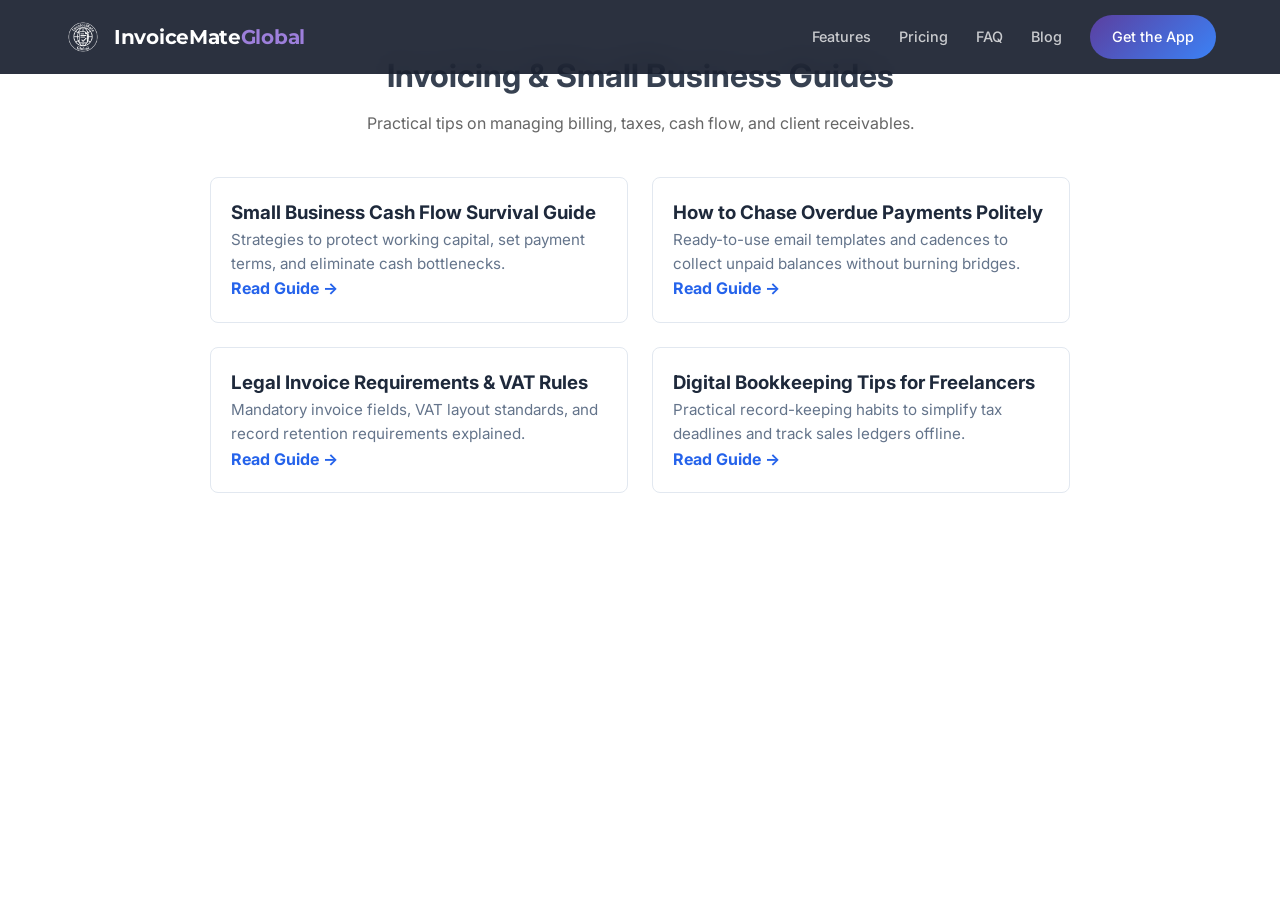
==== blog/index.html @ dce5bf71 "Create index.html for InvoiceMate Global Blog This HTML file serves as the main structure for the In" ====
<!DOCTYPE html>
<html lang="en">
<head>
  <meta charset="UTF-8">
  <meta name="viewport" content="width=device-width, initial-scale=1.0">
  <title>Invoicing, Billing & Cash Flow Guides | InvoiceMate Global Blog</title>
  <meta name="description" content="Practical guides on small business cash flow, chasing overdue invoices, VAT compliance, and digital bookkeeping.">
  <link rel="canonical" href="https://invoicemateglobal.com/blog/">
  <link rel="icon" type="image/png" href="../logo.png">
  <link rel="stylesheet" href="../style.css">
</head>
<body>

  <nav class="navbar">
    <div class="container">
      <a href="../index.html" class="navbar-brand">
        <img src="../logo.png" alt="InvoiceMate Global logo" class="navbar-logo">
        <div class="navbar-name">InvoiceMate<span>Global</span></div>
      </a>
      <div class="nav-links">
        <a href="../index.html#features">Features</a>
        <a href="../index.html#pricing">Pricing</a>
        <a href="../index.html#faq">FAQ</a>
        <a href="index.html">Blog</a>
        <a href="https://play.google.com/store/apps/details?id=com.invoicemateglobal" class="nav-cta" target="_blank" rel="noopener noreferrer">Get the App</a>
      </div>
    </div>
  </nav>

  <main class="container" style="max-width: 900px; margin: 50px auto; padding: 0 20px;">
    <h1 style="text-align: center; margin-bottom: 10px;">Invoicing &amp; Small Business Guides</h1>
    <p style="text-align: center; color: #666; margin-bottom: 40px;">Practical tips on managing billing, taxes, cash flow, and client receivables.</p>

    <div class="blog-grid" style="display: grid; grid-template-columns: repeat(auto-fit, minmax(280px, 1fr)); gap: 24px;">
      
      <!-- Card 1 -->
      <div style="border: 1px solid #e2e8f0; border-radius: 8px; padding: 20px; background: #fff;">
        <h3><a href="small-business-cash-flow-guide.html" style="color: #1e293b; text-decoration: none;">Small Business Cash Flow Survival Guide</a></h3>
        <p style="color: #64748b; font-size: 0.95rem;">Strategies to protect working capital, set payment terms, and eliminate cash bottlenecks.</p>
        <a href="small-business-cash-flow-guide.html" style="color: #2563eb; font-weight: bold; text-decoration: none;">Read Guide &rarr;</a>
      </div>

      <!-- Card 2 -->
      <div style="border: 1px solid #e2e8f0; border-radius: 8px; padding: 20px; background: #fff;">
        <h3><a href="how-to-chase-overdue-payments.html" style="color: #1e293b; text-decoration: none;">How to Chase Overdue Payments Politely</a></h3>
        <p style="color: #64748b; font-size: 0.95rem;">Ready-to-use email templates and cadences to collect unpaid balances without burning bridges.</p>
        <a href="how-to-chase-overdue-payments.html" style="color: #2563eb; font-weight: bold; text-decoration: none;">Read Guide &rarr;</a>
      </div>

      <!-- Card 3 -->
      <div style="border: 1px solid #e2e8f0; border-radius: 8px; padding: 20px; background: #fff;">
        <h3><a href="legal-invoice-requirements-and-vat-guide.html" style="color: #1e293b; text-decoration: none;">Legal Invoice Requirements &amp; VAT Rules</a></h3>
        <p style="color: #64748b; font-size: 0.95rem;">Mandatory invoice fields, VAT layout standards, and record retention requirements explained.</p>
        <a href="legal-invoice-requirements-and-vat-guide.html" style="color: #2563eb; font-weight: bold; text-decoration: none;">Read Guide &rarr;</a>
      </div>

      <!-- Card 4 -->
      <div style="border: 1px solid #e2e8f0; border-radius: 8px; padding: 20px; background: #fff;">
        <h3><a href="digital-bookkeeping-tips-for-freelancers.html" style="color: #1e293b; text-decoration: none;">Digital Bookkeeping Tips for Freelancers</a></h3>
        <p style="color: #64748b; font-size: 0.95rem;">Practical record-keeping habits to simplify tax deadlines and track sales ledgers offline.</p>
        <a href="digital-bookkeeping-tips-for-freelancers.html" style="color: #2563eb; font-weight: bold; text-decoration: none;">Read Guide &rarr;</a>
      </div>

    </div>
  </main>

</body>
</html>
---- style.css ----
/* ============================================
   InvoiceMate Global — Design System
   ============================================ */

/* Google Fonts */
@import url('https://fonts.googleapis.com/css2?family=Inter:wght@300;400;500;600;700;800;900&family=Montserrat:wght@400;500;600;700;800;900&display=swap');

/* ---- CSS Custom Properties ---- */
:root {
  /* Primary Palette */
  --navy-900: #060e1e;
  --navy-800: #0a1628;
  --navy-700: #0f1f38;
  --navy-600: #162a4a;
  --navy-500: #1e3a5f;
  --navy-400: #2a4a72;

  /* Purple Accents */
  --purple-900: #1a0a2e;
  --purple-700: #2d1652;
  --purple-500: #5b3fa0;
  --purple-400: #7c5cbf;
  --purple-300: #9d7fdb;
  --purple-200: #c4b1f0;

  /* Neutrals */
  --white: #ffffff;
  --gray-50: #f8f9fc;
  --gray-100: #f0f2f7;
  --gray-200: #e2e5ee;
  --gray-300: #c8cdd9;
  --gray-400: #9aa1b4;
  --gray-500: #6b7280;
  --gray-600: #4b5563;
  --gray-700: #374151;

  /* Accent Colors */
  --accent-blue: #3b82f6;
  --accent-cyan: #22d3ee;
  --accent-green: #10b981;
  --accent-amber: #f59e0b;

  /* Gradients */
  --gradient-hero: linear-gradient(135deg, var(--navy-900) 0%, var(--navy-800) 30%, var(--purple-900) 70%, var(--navy-900) 100%);
  --gradient-card: linear-gradient(135deg, rgba(255,255,255,0.05) 0%, rgba(255,255,255,0.02) 100%);
  --gradient-cta: linear-gradient(135deg, var(--purple-500) 0%, var(--accent-blue) 100%);
  --gradient-cta-hover: linear-gradient(135deg, var(--purple-400) 0%, #5b9cf6 100%);
  --gradient-glow: radial-gradient(600px circle at var(--mouse-x, 50%) var(--mouse-y, 50%), rgba(91, 63, 160, 0.15), transparent 40%);

  /* Typography */
  --font-heading: 'Montserrat', sans-serif;
  --font-body: 'Inter', sans-serif;

  /* Spacing */
  --section-padding: 100px 0;
  --container-max: 1200px;

  /* Shadows */
  --shadow-sm: 0 1px 3px rgba(0,0,0,0.08);
  --shadow-md: 0 4px 20px rgba(0,0,0,0.08);
  --shadow-lg: 0 10px 40px rgba(0,0,0,0.12);
  --shadow-xl: 0 20px 60px rgba(0,0,0,0.15);
  --shadow-glow: 0 0 40px rgba(91, 63, 160, 0.3);

  /* Borders */
  --radius-sm: 8px;
  --radius-md: 12px;
  --radius-lg: 16px;
  --radius-xl: 24px;
  --radius-full: 9999px;

  /* Transitions */
  --ease-out: cubic-bezier(0.16, 1, 0.3, 1);
  --transition-fast: 0.2s var(--ease-out);
  --transition-base: 0.3s var(--ease-out);
  --transition-slow: 0.5s var(--ease-out);
}

/* ---- Reset & Base ---- */
*,
*::before,
*::after {
  margin: 0;
  padding: 0;
  box-sizing: border-box;
}

html {
  scroll-behavior: smooth;
  font-size: 16px;
  -webkit-font-smoothing: antialiased;
  -moz-osx-font-smoothing: grayscale;
}

body {
  font-family: var(--font-body);
  color: var(--gray-700);
  background-color: var(--white);
  line-height: 1.6;
  overflow-x: hidden;
}

a {
  text-decoration: none;
  color: inherit;
  transition: color var(--transition-fast);
}

img {
  max-width: 100%;
  display: block;
}

ul, ol {
  list-style: none;
}

/* ---- Layout ---- */
.container {
  max-width: var(--container-max);
  margin: 0 auto;
  padding: 0 24px;
}

.section-padding {
  padding: var(--section-padding);
}

/* Ensure sections have scroll margin so navbar doesn't cover headings */
section[id] {
  scroll-margin-top: 90px;
}

/* ---- Typography ---- */
.section-label {
  font-family: var(--font-heading);
  font-size: 0.8rem;
  font-weight: 700;
  letter-spacing: 3px;
  text-transform: uppercase;
  color: var(--purple-500);
  margin-bottom: 16px;
  display: inline-block;
}

.section-title {
  font-family: var(--font-heading);
  font-size: clamp(2rem, 4vw, 2.75rem);
  font-weight: 800;
  color: var(--navy-800);
  line-height: 1.2;
  margin-bottom: 20px;
}

.section-subtitle {
  font-size: 1.1rem;
  color: var(--gray-500);
  max-width: 600px;
  line-height: 1.7;
}

.text-center {
  text-align: center;
}

.mx-auto {
  margin-left: auto;
  margin-right: auto;
}

/* ============================================
   NAVIGATION
   ============================================ */
.navbar {
  position: fixed;
  top: 0;
  left: 0;
  right: 0;
  z-index: 1000;
  padding: 14px 0;
  display: flex;
  align-items: center;
  transition: all var(--transition-base);
  background: rgba(6, 14, 30, 0.85);
  backdrop-filter: blur(16px);
  -webkit-backdrop-filter: blur(16px);
}

.navbar.scrolled {
  background: rgba(6, 14, 30, 0.96);
  backdrop-filter: blur(20px);
  -webkit-backdrop-filter: blur(20px);
  padding: 10px 0;
  box-shadow: 0 4px 30px rgba(0, 0, 0, 0.3);
}

.navbar .container {
  display: flex;
  align-items: center;
  justify-content: space-between;
  width: 100%;
}

.navbar-brand {
  display: inline-flex;
  align-items: center;
  gap: 12px;
  text-decoration: none;
  padding: 4px 0;
}

.navbar-logo {
  height: 38px;
  width: auto;
  display: block;
  border-radius: var(--radius-sm);
  object-fit: contain;
}

.navbar-name {
  font-family: var(--font-heading);
  font-weight: 700;
  font-size: 1.25rem;
  color: var(--white);
  letter-spacing: -0.3px;
  display: flex;
  align-items: center;
  line-height: 1;
}

.navbar-name span {
  color: var(--purple-300);
}

.nav-links {
  display: flex;
  align-items: center;
  gap: 28px;
}

.nav-links a {
  font-size: 0.9rem;
  font-weight: 500;
  color: rgba(255, 255, 255, 0.75);
  transition: color var(--transition-fast);
  position: relative;
  display: inline-flex;
  align-items: center;
}

.nav-links a:not(.nav-cta)::after {
  content: '';
  position: absolute;
  bottom: -4px;
  left: 0;
  width: 0;
  height: 2px;
  background: var(--gradient-cta);
  border-radius: 2px;
  transition: width var(--transition-base);
}

.nav-links a:hover {
  color: var(--white);
}

.nav-links a:not(.nav-cta):hover::after {
  width: 100%;
}

.nav-cta {
  padding: 10px 22px;
  background: var(--gradient-cta);
  border-radius: var(--radius-full);
  font-size: 0.85rem;
  font-weight: 600;
  color: var(--white) !important;
  transition: transform var(--transition-fast), box-shadow var(--transition-fast) !important;
  opacity: 1 !important;
}

.nav-cta::after {
  display: none !important;
}

.nav-cta:hover {
  transform: translateY(-2px);
  box-shadow: var(--shadow-glow);
}

/* Mobile Nav Toggle */
.nav-toggle {
  display: none;
  flex-direction: column;
  gap: 5px;
  cursor: pointer;
  background: none;
  border: none;
  padding: 4px;
}

.nav-toggle span {
  width: 24px;
  height: 2px;
  background: var(--white);
  border-radius: 2px;
  transition: all var(--transition-base);
}

/* ============================================
   HERO SECTION
   ============================================ */
.hero {
  position: relative;
  min-height: 100vh;
  display: flex;
  align-items: center;
  background: var(--gradient-hero);
  overflow: hidden;
}

/* Animated Mesh Background */
.hero-bg-mesh {
  position: absolute;
  inset: 0;
  overflow: hidden;
}

.hero-bg-mesh .orb {
  position: absolute;
  border-radius: 50%;
  filter: blur(80px);
  opacity: 0.4;
  animation: orbFloat 20s ease-in-out infinite;
}

.hero-bg-mesh .orb-1 {
  width: 500px;
  height: 500px;
  background: var(--purple-700);
  top: -10%;
  right: -5%;
  animation-delay: 0s;
}

.hero-bg-mesh .orb-2 {
  width: 400px;
  height: 400px;
  background: var(--navy-600);
  bottom: -15%;
  left: -5%;
  animation-delay: -7s;
}

.hero-bg-mesh .orb-3 {
  width: 300px;
  height: 300px;
  background: var(--purple-500);
  top: 50%;
  left: 40%;
  opacity: 0.15;
  animation-delay: -14s;
}

@keyframes orbFloat {
  0%, 100% { transform: translate(0, 0) scale(1); }
  25% { transform: translate(30px, -40px) scale(1.05); }
  50% { transform: translate(-20px, 20px) scale(0.95); }
  75% { transform: translate(40px, 30px) scale(1.02); }
}

/* Grid Pattern */
.hero-grid {
  position: absolute;
  inset: 0;
  background-image:
    linear-gradient(rgba(255,255,255,0.03) 1px, transparent 1px),
    linear-gradient(90deg, rgba(255,255,255,0.03) 1px, transparent 1px);
  background-size: 60px 60px;
  mask-image: radial-gradient(ellipse 80% 60% at 50% 40%, black 20%, transparent 70%);
  -webkit-mask-image: radial-gradient(ellipse 80% 60% at 50% 40%, black 20%, transparent 70%);
}

.hero .container {
  position: relative;
  z-index: 2;
  display: grid;
  grid-template-columns: 1fr 1fr;
  gap: 60px;
  align-items: center;
  padding-top: 120px;
  padding-bottom: 60px;
}

.hero-content {
  max-width: 580px;
}

.hero-badge {
  display: inline-flex;
  align-items: center;
  gap: 10px;
  padding: 10px 20px;
  background: rgba(255, 255, 255, 0.08);
  backdrop-filter: blur(12px);
  -webkit-backdrop-filter: blur(12px);
  border: 1px solid rgba(168, 85, 247, 0.35);
  border-radius: var(--radius-full);
  font-size: 0.875rem;
  font-weight: 600;
  letter-spacing: 0.02em;
  color: #f1f5f9;
  margin-bottom: 28px;
  animation: fadeInUp 0.8s var(--ease-out) both;
}

.hero-badge .dot {
  width: 8px;
  height: 8px;
  background: #22C55E;
  border-radius: 50%;
  box-shadow: 0 0 6px rgba(34, 197, 94, 0.6), 0 0 12px rgba(34, 197, 94, 0.3);
  animation: dotGlow 2s ease-in-out infinite;
}

@keyframes dotGlow {
  0%, 100% {
    opacity: 1;
    box-shadow: 0 0 6px rgba(34, 197, 94, 0.6), 0 0 12px rgba(34, 197, 94, 0.3);
  }
  50% {
    opacity: 0.7;
    box-shadow: 0 0 10px rgba(34, 197, 94, 0.8), 0 0 20px rgba(34, 197, 94, 0.5);
  }
}

.hero-title {
  font-family: var(--font-heading);
  font-size: clamp(2.4rem, 5vw, 3.5rem);
  font-weight: 900;
  color: var(--white);
  line-height: 1.1;
  margin-bottom: 24px;
  letter-spacing: -1px;
  animation: fadeInUp 0.8s var(--ease-out) 0.1s both;
}

.hero-title .highlight {
  background: var(--gradient-cta);
  -webkit-background-clip: text;
  -webkit-text-fill-color: transparent;
  background-clip: text;
}

.hero-description {
  font-size: 1.15rem;
  color: rgba(255, 255, 255, 0.6);
  line-height: 1.7;
  margin-bottom: 40px;
  max-width: 480px;
  animation: fadeInUp 0.8s var(--ease-out) 0.2s both;
}

.hero-actions {
  display: flex;
  align-items: center;
  gap: 14px;
  flex-wrap: wrap;
  animation: fadeInUp 0.8s var(--ease-out) 0.3s both;
}

.btn-primary {
  display: inline-flex;
  align-items: center;
  gap: 10px;
  padding: 14px 28px;
  background: var(--gradient-cta);
  color: var(--white);
  font-family: var(--font-heading);
  font-size: 0.95rem;
  font-weight: 700;
  border-radius: var(--radius-full);
  border: none;
  cursor: pointer;
  transition: transform var(--transition-fast), box-shadow var(--transition-fast);
  position: relative;
  overflow: hidden;
}

.btn-primary::before {
  content: '';
  position: absolute;
  inset: 0;
  background: var(--gradient-cta-hover);
  opacity: 0;
  transition: opacity var(--transition-fast);
}

.btn-primary:hover {
  transform: translateY(-3px);
  box-shadow: 0 10px 40px rgba(91, 63, 160, 0.4);
}

.btn-primary:hover::before {
  opacity: 1;
}

.btn-primary span,
.btn-primary svg {
  position: relative;
  z-index: 1;
}

.btn-secondary {
  display: inline-flex;
  align-items: center;
  gap: 8px;
  padding: 14px 24px;
  background: rgba(255, 255, 255, 0.06);
  border: 1px solid rgba(255, 255, 255, 0.15);
  color: var(--white);
  font-family: var(--font-heading);
  font-size: 0.95rem;
  font-weight: 600;
  border-radius: var(--radius-full);
  cursor: pointer;
  transition: all var(--transition-fast);
}

.btn-secondary:hover {
  background: rgba(255, 255, 255, 0.12);
  border-color: rgba(255, 255, 255, 0.3);
  transform: translateY(-2px);
}

.hero-stats {
  display: flex;
  gap: 40px;
  margin-top: 48px;
  padding-top: 32px;
  border-top: 1px solid rgba(255, 255, 255, 0.08);
  animation: fadeInUp 0.8s var(--ease-out) 0.4s both;
}

.hero-stat {
  text-align: left;
}

.hero-stat .number {
  font-family: var(--font-heading);
  font-size: 1.8rem;
  font-weight: 800;
  color: var(--white);
  line-height: 1;
  margin-bottom: 4px;
}

.hero-stat .label {
  font-size: 0.8rem;
  color: rgba(255, 255, 255, 0.4);
  font-weight: 500;
}

/* Hero Visual */
.hero-visual {
  position: relative;
  display: flex;
  justify-content: center;
  align-items: center;
  animation: fadeInUp 1s var(--ease-out) 0.4s both;
}

.hero-mockup {
  position: relative;
  width: 100%;
  max-width: 480px;
}

.mockup-card {
  background: rgba(255, 255, 255, 0.06);
  backdrop-filter: blur(20px);
  -webkit-backdrop-filter: blur(20px);
  border: 1px solid rgba(255, 255, 255, 0.1);
  border-radius: var(--radius-lg);
  padding: 28px;
  box-shadow: 0 20px 60px rgba(0, 0, 0, 0.3);
}

.mockup-header {
  display: flex;
  align-items: center;
  justify-content: space-between;
  margin-bottom: 24px;
}

.mockup-dots {
  display: flex;
  gap: 6px;
}

.mockup-dots span {
  width: 10px;
  height: 10px;
  border-radius: 50%;
}

.mockup-dots span:nth-child(1) { background: #ff5f57; }
.mockup-dots span:nth-child(2) { background: #ffbd2e; }
.mockup-dots span:nth-child(3) { background: #27ca40; }

.mockup-title-bar {
  font-size: 0.75rem;
  font-weight: 600;
  color: rgba(255,255,255,0.5);
  letter-spacing: 0.5px;
}

.mockup-invoice {
  background: rgba(255, 255, 255, 0.04);
  border: 1px solid rgba(255, 255, 255, 0.06);
  border-radius: var(--radius-md);
  padding: 20px;
  margin-bottom: 16px;
}

.invoice-row {
  display: flex;
  justify-content: space-between;
  align-items: center;
  padding: 10px 0;
}

.invoice-row:not(:last-child) {
  border-bottom: 1px solid rgba(255, 255, 255, 0.06);
}

.invoice-label {
  font-size: 0.8rem;
  color: rgba(255, 255, 255, 0.4);
  font-weight: 500;
}

.invoice-value {
  font-family: var(--font-heading);
  font-size: 0.85rem;
  font-weight: 700;
  color: var(--white);
}

.invoice-value.status-paid {
  color: var(--accent-green);
  font-size: 0.75rem;
  padding: 4px 12px;
  background: rgba(16, 185, 129, 0.15);
  border-radius: var(--radius-full);
}

.invoice-total {
  display: flex;
  justify-content: space-between;
  align-items: center;
  padding: 16px 20px;
  background: linear-gradient(135deg, rgba(91, 63, 160, 0.2), rgba(59, 130, 246, 0.15));
  border: 1px solid rgba(91, 63, 160, 0.2);
  border-radius: var(--radius-md);
}

.invoice-total .total-label {
  font-size: 0.85rem;
  font-weight: 600;
  color: rgba(255, 255, 255, 0.6);
}

.invoice-total .total-value {
  font-family: var(--font-heading);
  font-size: 1.4rem;
  font-weight: 800;
  color: var(--white);
}

/* Floating Elements */
.floating-badge {
  position: absolute;
  background: rgba(255, 255, 255, 0.1);
  backdrop-filter: blur(16px);
  -webkit-backdrop-filter: blur(16px);
  border: 1px solid rgba(255, 255, 255, 0.15);
  border-radius: var(--radius-md);
  padding: 12px 18px;
  display: flex;
  align-items: center;
  gap: 10px;
  animation: float 6s ease-in-out infinite;
}

.floating-badge.badge-1 {
  top: 10%;
  right: -10%;
  animation-delay: -1s;
}

.floating-badge.badge-2 {
  bottom: 15%;
  left: -8%;
  animation-delay: -3s;
}

.floating-badge .badge-icon {
  width: 36px;
  height: 36px;
  border-radius: var(--radius-sm);
  display: flex;
  align-items: center;
  justify-content: center;
  font-size: 1rem;
}

.floating-badge .badge-icon.green { background: rgba(16, 185, 129, 0.2); }
.floating-badge .badge-icon.blue { background: rgba(59, 130, 246, 0.2); }

.floating-badge .badge-text {
  font-size: 0.75rem;
  font-weight: 600;
  color: var(--white);
  line-height: 1.3;
}

.floating-badge .badge-subtext {
  font-size: 0.65rem;
  color: rgba(255, 255, 255, 0.4);
  font-weight: 400;
}

@keyframes float {
  0%, 100% { transform: translateY(0); }
  50% { transform: translateY(-12px); }
}

@keyframes fadeInUp {
  from {
    opacity: 0;
    transform: translateY(30px);
  }
  to {
    opacity: 1;
    transform: translateY(0);
  }
}

/* ============================================
   FEATURES SECTION
   ============================================ */
.features {
  background: var(--gray-50);
  position: relative;
  overflow: hidden;
}

.features::before {
  content: '';
  position: absolute;
  top: 0;
  left: 50%;
  transform: translateX(-50%);
  width: 600px;
  height: 600px;
  background: radial-gradient(circle, rgba(91, 63, 160, 0.06), transparent 60%);
  pointer-events: none;
}

.features-header {
  text-align: center;
  margin-bottom: 64px;
}

.features-grid {
  display: grid;
  grid-template-columns: repeat(3, 1fr);
  gap: 28px;
}

.feature-card {
  background: var(--white);
  border: 1px solid var(--gray-200);
  border-radius: var(--radius-lg);
  padding: 36px;
  transition: all var(--transition-base);
  position: relative;
  overflow: hidden;
}

.feature-card::before {
  content: '';
  position: absolute;
  top: 0;
  left: 0;
  right: 0;
  height: 3px;
  background: var(--gradient-cta);
  transform: scaleX(0);
  transform-origin: left;
  transition: transform var(--transition-base);
}

.feature-card:hover {
  transform: translateY(-6px);
  box-shadow: var(--shadow-lg);
  border-color: transparent;
}

.feature-card:hover::before {
  transform: scaleX(1);
}

.feature-icon {
  width: 56px;
  height: 56px;
  border-radius: var(--radius-md);
  display: flex;
  align-items: center;
  justify-content: center;
  margin-bottom: 20px;
  position: relative;
}

.feature-icon svg {
  width: 28px;
  height: 28px;
  position: relative;
  z-index: 1;
}

.feature-icon.purple {
  background: rgba(91, 63, 160, 0.1);
  color: var(--purple-500);
}

.feature-icon.blue {
  background: rgba(59, 130, 246, 0.1);
  color: var(--accent-blue);
}

.feature-icon.green {
  background: rgba(16, 185, 129, 0.1);
  color: var(--accent-green);
}

.feature-icon.cyan {
  background: rgba(34, 211, 238, 0.1);
  color: var(--accent-cyan);
}

.feature-icon.amber {
  background: rgba(245, 158, 11, 0.1);
  color: var(--accent-amber);
}

.feature-icon.navy {
  background: rgba(30, 58, 95, 0.1);
  color: var(--navy-500);
}

.feature-card h3 {
  font-family: var(--font-heading);
  font-size: 1.15rem;
  font-weight: 700;
  color: var(--navy-800);
  margin-bottom: 10px;
}

.feature-card p {
  font-size: 0.9rem;
  color: var(--gray-500);
  line-height: 1.6;
}

/* ============================================
   PRICING SECTION
   ============================================ */
.pricing {
  background: var(--white);
  position: relative;
}

.pricing-header {
  text-align: center;
  margin-bottom: 64px;
}

.pricing-grid {
  display: grid;
  grid-template-columns: repeat(2, 1fr);
  gap: 32px;
  max-width: 860px;
  margin: 0 auto;
}

.pricing-card {
  background: var(--white);
  border: 2px solid var(--gray-200);
  border-radius: var(--radius-xl);
  padding: 44px;
  position: relative;
  transition: all var(--transition-base);
}

.pricing-card:hover {
  transform: translateY(-4px);
  box-shadow: var(--shadow-lg);
}

.pricing-card.featured {
  border-color: var(--purple-500);
  background: linear-gradient(180deg, var(--white) 0%, rgba(91, 63, 160, 0.03) 100%);
  box-shadow: var(--shadow-lg), 0 0 0 1px rgba(91, 63, 160, 0.1);
}

.pricing-popular {
  position: absolute;
  top: -14px;
  left: 50%;
  transform: translateX(-50%);
  padding: 6px 20px;
  background: var(--gradient-cta);
  color: var(--white);
  font-family: var(--font-heading);
  font-size: 0.7rem;
  font-weight: 700;
  letter-spacing: 1px;
  text-transform: uppercase;
  border-radius: var(--radius-full);
}

.pricing-name {
  font-family: var(--font-heading);
  font-size: 1.1rem;
  font-weight: 700;
  color: var(--navy-800);
  margin-bottom: 8px;
}

.pricing-description {
  font-size: 0.85rem;
  color: var(--gray-500);
  margin-bottom: 24px;
  line-height: 1.5;
}

.pricing-amount {
  display: flex;
  align-items: flex-end;
  gap: 4px;
  margin-bottom: 32px;
}

.pricing-currency {
  font-family: var(--font-heading);
  font-size: 1.4rem;
  font-weight: 700;
  color: var(--navy-800);
  line-height: 1;
  margin-bottom: 6px;
}

.pricing-value {
  font-family: var(--font-heading);
  font-size: 3.2rem;
  font-weight: 900;
  color: var(--navy-800);
  line-height: 1;
}

.pricing-period {
  font-size: 0.85rem;
  color: var(--gray-400);
  margin-bottom: 8px;
  font-weight: 500;
}

.pricing-features {
  margin-bottom: 36px;
}

.pricing-features li {
  display: flex;
  align-items: center;
  gap: 12px;
  padding: 10px 0;
  font-size: 0.9rem;
  color: var(--gray-600);
}

.pricing-features li svg {
  width: 18px;
  height: 18px;
  flex-shrink: 0;
}

.pricing-features li .check {
  color: var(--accent-green);
}

.pricing-features li .x-mark {
  color: var(--gray-300);
}

.pricing-features li.disabled {
  color: var(--gray-400);
}

.btn-pricing {
  display: block;
  width: 100%;
  padding: 16px;
  text-align: center;
  font-family: var(--font-heading);
  font-size: 0.9rem;
  font-weight: 700;
  border-radius: var(--radius-md);
  border: none;
  cursor: pointer;
  transition: all var(--transition-fast);
}

.btn-pricing.outline {
  background: transparent;
  color: var(--navy-800);
  border: 2px solid var(--gray-200);
}

.btn-pricing.outline:hover {
  border-color: var(--navy-800);
  background: var(--navy-800);
  color: var(--white);
}

.btn-pricing.filled {
  background: var(--gradient-cta);
  color: var(--white);
  border: 2px solid transparent;
}

.btn-pricing.filled:hover {
  transform: translateY(-2px);
  box-shadow: var(--shadow-glow);
}

/* ============================================
   ABOUT & CONTACT SECTION
   ============================================ */
.about-contact {
  background: var(--gray-50);
  position: relative;
}

.about-contact-grid {
  display: grid;
  grid-template-columns: 1fr 1fr;
  gap: 60px;
  align-items: start;
}

.about-content .section-title {
  margin-bottom: 20px;
}

.about-text {
  font-size: 0.95rem;
  color: var(--gray-500);
  line-height: 1.8;
  margin-bottom: 24px;
}

.about-highlights {
  display: flex;
  flex-direction: column;
  gap: 16px;
  margin-top: 32px;
}

.about-highlight {
  display: flex;
  align-items: center;
  gap: 14px;
  padding: 16px;
  background: var(--white);
  border: 1px solid var(--gray-200);
  border-radius: var(--radius-md);
  transition: all var(--transition-fast);
}

.about-highlight:hover {
  box-shadow: var(--shadow-md);
  transform: translateX(4px);
}

.about-highlight-icon {
  width: 42px;
  height: 42px;
  border-radius: var(--radius-sm);
  display: flex;
  align-items: center;
  justify-content: center;
  flex-shrink: 0;
  font-size: 1.1rem;
}

.about-highlight-icon.purple { background: rgba(91, 63, 160, 0.1); }
.about-highlight-icon.blue { background: rgba(59, 130, 246, 0.1); }
.about-highlight-icon.green { background: rgba(16, 185, 129, 0.1); }

.about-highlight h4 {
  font-family: var(--font-heading);
  font-size: 0.9rem;
  font-weight: 700;
  color: var(--navy-800);
  margin-bottom: 2px;
}

.about-highlight p {
  font-size: 0.8rem;
  color: var(--gray-500);
}

/* Contact Form */
.contact-form-wrapper {
  background: var(--white);
  border: 1px solid var(--gray-200);
  border-radius: var(--radius-xl);
  padding: 40px;
  box-shadow: var(--shadow-md);
}

.contact-form-wrapper h3 {
  font-family: var(--font-heading);
  font-size: 1.3rem;
  font-weight: 700;
  color: var(--navy-800);
  margin-bottom: 8px;
}

.contact-form-wrapper > p {
  font-size: 0.85rem;
  color: var(--gray-500);
  margin-bottom: 28px;
}

.form-group {
  margin-bottom: 20px;
}

.form-group label {
  display: block;
  font-size: 0.8rem;
  font-weight: 600;
  color: var(--navy-800);
  margin-bottom: 8px;
  letter-spacing: 0.3px;
}

.form-group input,
.form-group textarea,
.form-group select {
  width: 100%;
  padding: 14px 16px;
  font-family: var(--font-body);
  font-size: 0.9rem;
  color: var(--navy-800);
  background: var(--gray-50);
  border: 1.5px solid var(--gray-200);
  border-radius: var(--radius-md);
  transition: all var(--transition-fast);
  outline: none;
}

.form-group input:focus,
.form-group textarea:focus,
.form-group select:focus {
  border-color: var(--purple-500);
  background: var(--white);
  box-shadow: 0 0 0 4px rgba(91, 63, 160, 0.1);
}

.form-group input::placeholder,
.form-group textarea::placeholder {
  color: var(--gray-400);
}

.form-group textarea {
  resize: vertical;
  min-height: 120px;
}

.form-row {
  display: grid;
  grid-template-columns: 1fr 1fr;
  gap: 16px;
}

.btn-submit {
  display: inline-flex;
  align-items: center;
  justify-content: center;
  gap: 8px;
  width: 100%;
  padding: 16px;
  background: var(--gradient-cta);
  color: var(--white);
  font-family: var(--font-heading);
  font-size: 0.9rem;
  font-weight: 700;
  border-radius: var(--radius-md);
  border: none;
  cursor: pointer;
  transition: all var(--transition-fast);
}

.btn-submit:hover {
  transform: translateY(-2px);
  box-shadow: var(--shadow-glow);
}

.form-success {
  display: none;
  text-align: center;
  padding: 32px 16px;
}

.form-success.show {
  display: block;
  animation: fadeInUp 0.5s var(--ease-out);
}

.form-success .success-icon {
  width: 64px;
  height: 64px;
  margin: 0 auto 16px;
  background: rgba(16, 185, 129, 0.1);
  border-radius: 50%;
  display: flex;
  align-items: center;
  justify-content: center;
  color: var(--accent-green);
  font-size: 1.8rem;
}

.form-success h4 {
  font-family: var(--font-heading);
  font-size: 1.15rem;
  font-weight: 700;
  color: var(--navy-800);
  margin-bottom: 8px;
}

.form-success p {
  font-size: 0.85rem;
  color: var(--gray-500);
}

/* ============================================
   FOOTER
   ============================================ */
.footer {
  background: var(--navy-900);
  color: rgba(255, 255, 255, 0.5);
  padding: 72px 0 0;
}

.footer-grid {
  display: grid;
  grid-template-columns: 1.5fr 1fr 1fr 1.2fr;
  gap: 48px;
  padding-bottom: 48px;
  border-bottom: 1px solid rgba(255, 255, 255, 0.06);
}

.footer-brand .navbar-name {
  font-size: 1.3rem;
  margin-bottom: 16px;
}

.footer-brand p {
  font-size: 0.85rem;
  line-height: 1.7;
  max-width: 280px;
  margin-bottom: 24px;
}

.footer-social {
  display: flex;
  gap: 12px;
}

.footer-social a {
  width: 40px;
  height: 40px;
  border-radius: var(--radius-sm);
  background: rgba(255, 255, 255, 0.06);
  display: flex;
  align-items: center;
  justify-content: center;
  transition: all var(--transition-fast);
}

.footer-social a:hover {
  background: var(--purple-500);
  color: var(--white);
  transform: translateY(-2px);
}

.footer-column h4 {
  font-family: var(--font-heading);
  font-size: 0.85rem;
  font-weight: 700;
  color: var(--white);
  margin-bottom: 20px;
  letter-spacing: 0.5px;
}

.footer-column ul li {
  margin-bottom: 12px;
}

.footer-column ul a {
  font-size: 0.85rem;
  color: rgba(255, 255, 255, 0.45);
  transition: color var(--transition-fast);
}

.footer-column ul a:hover {
  color: var(--white);
}

.footer-newsletter p {
  font-size: 0.85rem;
  margin-bottom: 16px;
  line-height: 1.6;
}

.newsletter-form {
  display: flex;
  gap: 8px;
}

.newsletter-form input {
  flex: 1;
  padding: 12px 16px;
  font-family: var(--font-body);
  font-size: 0.85rem;
  color: var(--white);
  background: rgba(255, 255, 255, 0.06);
  border: 1px solid rgba(255, 255, 255, 0.1);
  border-radius: var(--radius-sm);
  outline: none;
  transition: all var(--transition-fast);
}

.newsletter-form input::placeholder {
  color: rgba(255, 255, 255, 0.3);
}

.newsletter-form input:focus {
  border-color: var(--purple-500);
  background: rgba(255, 255, 255, 0.08);
}

.newsletter-form button {
  padding: 12px 20px;
  background: var(--gradient-cta);
  color: var(--white);
  font-family: var(--font-heading);
  font-weight: 700;
  font-size: 0.8rem;
  border: none;
  border-radius: var(--radius-sm);
  cursor: pointer;
  transition: all var(--transition-fast);
  white-space: nowrap;
}

.newsletter-form button:hover {
  transform: translateY(-2px);
  box-shadow: var(--shadow-glow);
}

.footer-bottom {
  padding: 24px 0;
  display: flex;
  align-items: center;
  justify-content: space-between;
  flex-wrap: wrap;
  gap: 16px;
}

.footer-bottom p {
  font-size: 0.8rem;
}

.footer-bottom-links {
  display: flex;
  gap: 24px;
}

.footer-bottom-links a {
  font-size: 0.8rem;
  color: rgba(255, 255, 255, 0.4);
}

.footer-bottom-links a:hover {
  color: var(--white);
}

/* ============================================
   SCROLL ANIMATIONS & VISIBILITY GUARDS
   ============================================ */
.reveal {
  opacity: 0;
  transform: translateY(30px);
  transition: opacity 0.8s var(--ease-out), transform 0.8s var(--ease-out);
}

.reveal.revealed {
  opacity: 1 !important;
  transform: translateY(0) !important;
}

/* Fallback ensuring sections are always visible */
section {
  position: relative;
  width: 100%;
}

.reveal-delay-1 { transition-delay: 0.1s; }
.reveal-delay-2 { transition-delay: 0.2s; }
.reveal-delay-3 { transition-delay: 0.3s; }
.reveal-delay-4 { transition-delay: 0.4s; }
.reveal-delay-5 { transition-delay: 0.5s; }

/* ============================================
   RESPONSIVE
   ============================================ */
@media (max-width: 1024px) {
  .hero .container {
    grid-template-columns: 1fr;
    text-align: center;
  }

  .hero-content {
    max-width: 640px;
    margin: 0 auto;
  }

  .hero-description {
    margin-left: auto;
    margin-right: auto;
  }

  .hero-actions {
    justify-content: center;
  }

  .hero-stats {
    justify-content: center;
  }

  .hero-visual {
    display: none;
  }

  .features-grid {
    grid-template-columns: repeat(2, 1fr);
  }

  .about-contact-grid {
    grid-template-columns: 1fr;
    gap: 48px;
  }

  .footer-grid {
    grid-template-columns: 1fr 1fr;
    gap: 36px;
  }
}

@media (max-width: 768px) {
  :root {
    --section-padding: 72px 0;
  }

  .nav-links {
    display: none;
    position: absolute;
    top: 100%;
    left: 0;
    right: 0;
    flex-direction: column;
    gap: 0;
    background: rgba(6, 14, 30, 0.98);
    backdrop-filter: blur(20px);
    -webkit-backdrop-filter: blur(20px);
    padding: 16px 24px;
    border-top: 1px solid rgba(255, 255, 255, 0.06);
  }

  .nav-links.active {
    display: flex;
  }

  .nav-links a {
    padding: 12px 0;
    width: 100%;
  }

  .nav-toggle {
    display: flex;
  }

  .hero-title {
    font-size: clamp(1.8rem, 6vw, 2.6rem);
  }

  .hero-stats {
    flex-wrap: wrap;
    gap: 24px;
  }

  .features-grid {
    grid-template-columns: 1fr;
  }

  .pricing-grid {
    grid-template-columns: 1fr;
    max-width: 440px;
  }

  .form-row {
    grid-template-columns: 1fr;
  }

  .footer-grid {
    grid-template-columns: 1fr;
    gap: 32px;
  }

  .footer-bottom {
    flex-direction: column;
    text-align: center;
  }
}
/* ---- Force Visibility Guard ---- */
.reveal {
  opacity: 1 !important;
  transform: none !important;
  visibility: visible !important;
}

section, .features, .pricing, .about-contact, .footer {
  display: block !important;
  visibility: visible !important;
  opacity: 1 !important;
}
/* =============================================
   FAQ Accordion Styling
   ============================================= */
details.faq-item {
    transition: all 0.2s ease;
}

details.faq-item[open] {
    border-color: #4f46e5 !important;
}

details.faq-item[open] summary .faq-icon {
    transform: rotate(45deg);
    transition: transform 0.2s ease;
}

details.faq-item summary::-webkit-details-marker {
    display: none;
}
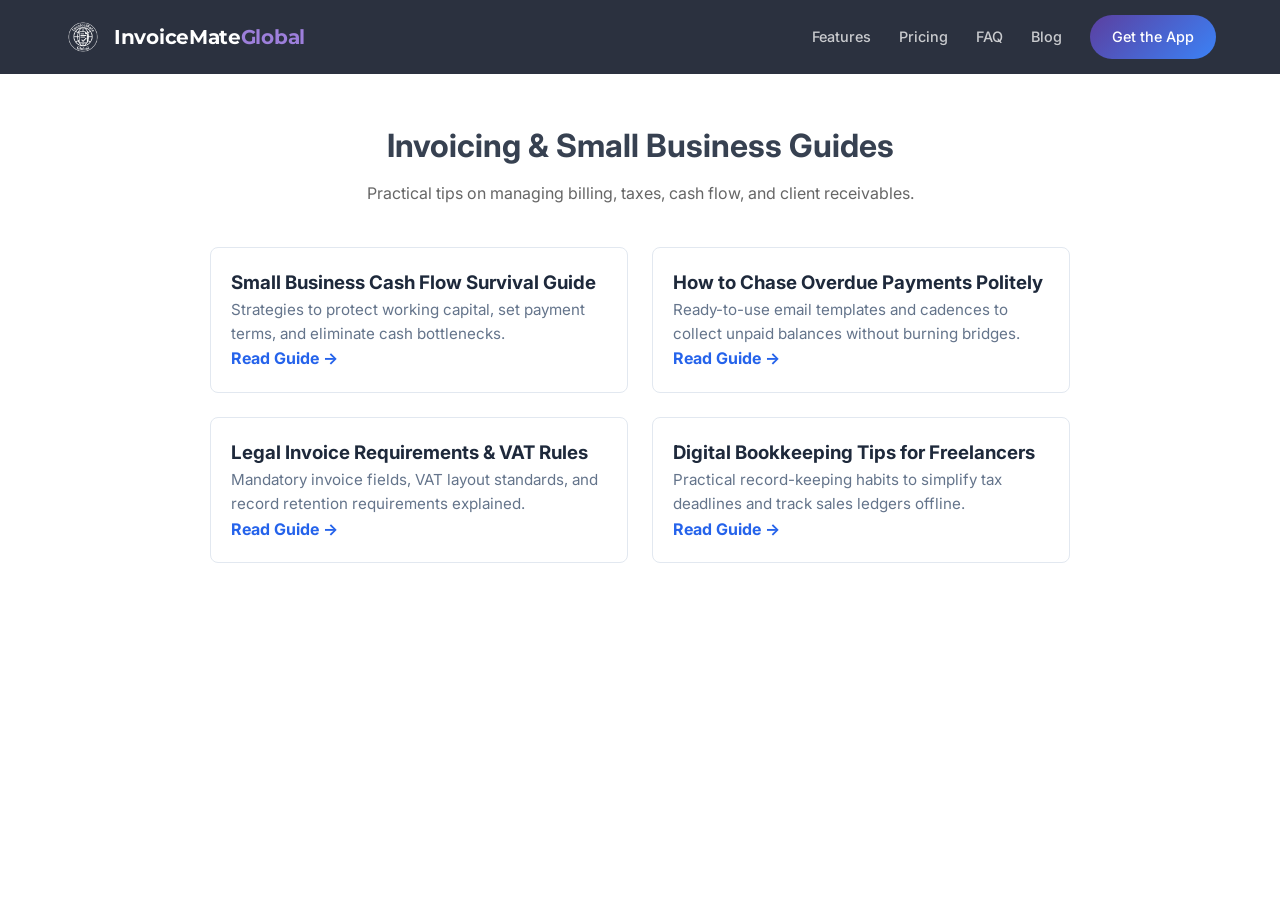
==== commit 6ec5c0cc: "Adjust main section margin in index.html Updated main section margin for improved layout." ====
--- a/blog/index.html
+++ b/blog/index.html
@@ -27,7 +27,7 @@
     </div>
   </nav>
 
-  <main class="container" style="max-width: 900px; margin: 50px auto; padding: 0 20px;">
+  <main class="container" style="max-width: 900px; margin: 120px auto 50px auto; padding: 0 20px;">
     <h1 style="text-align: center; margin-bottom: 10px;">Invoicing &amp; Small Business Guides</h1>
     <p style="text-align: center; color: #666; margin-bottom: 40px;">Practical tips on managing billing, taxes, cash flow, and client receivables.</p>
 
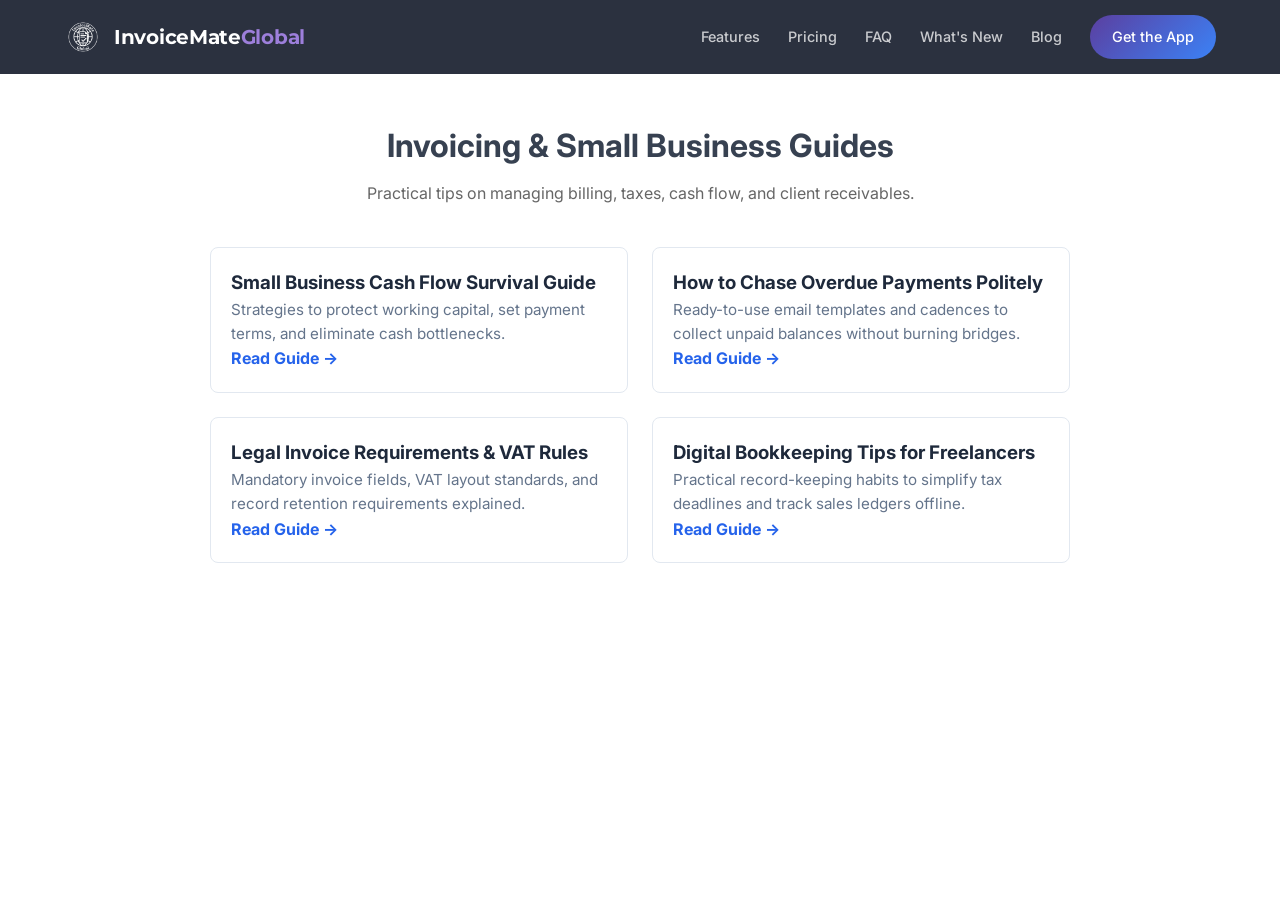
==== commit 4b858ce3: "feat(navigation): add What's New nav link and interactive hero banner badge" ====
--- a/blog/index.html
+++ b/blog/index.html
@@ -21,6 +21,7 @@
         <a href="../index.html#features">Features</a>
         <a href="../index.html#pricing">Pricing</a>
         <a href="../index.html#faq">FAQ</a>
+        <a href="../changelog.html">What's New</a>
         <a href="index.html">Blog</a>
         <a href="https://play.google.com/store/apps/details?id=com.invoicemateglobal" class="nav-cta" target="_blank" rel="noopener noreferrer">Get the App</a>
       </div>
--- a/style.css
+++ b/style.css
@@ -412,6 +412,16 @@
   color: #f1f5f9;
   margin-bottom: 28px;
   animation: fadeInUp 0.8s var(--ease-out) both;
+  text-decoration: none;
+  transition: all var(--transition-fast);
+}
+
+.hero-badge:hover {
+  background: rgba(255, 255, 255, 0.15);
+  border-color: rgba(168, 85, 247, 0.6);
+  transform: translateY(-2px);
+  box-shadow: 0 4px 20px rgba(168, 85, 247, 0.25);
+  color: #ffffff;
 }
 
 .hero-badge .dot {
@@ -875,174 +885,232 @@
 }
 
 /* ============================================
-   PRICING SECTION
+   PRICING SECTION (4-Tier Grid)
    ============================================ */
-.pricing {
+.pricing-section {
+  padding: 100px 0;
   background: var(--white);
-  position: relative;
-}
-
-.pricing-header {
+}
+
+.py-5 {
+  padding-top: 3rem !important;
+  padding-bottom: 3rem !important;
+}
+
+.fw-bold {
+  font-weight: 700 !important;
+  font-family: var(--font-heading);
+  color: var(--navy-800);
+}
+
+.text-muted {
+  color: var(--gray-500) !important;
+  font-size: 1.05rem;
+  max-width: 640px;
+  margin: 0.5rem auto 0;
+}
+
+.text-center {
   text-align: center;
-  margin-bottom: 64px;
+}
+
+.mb-5 {
+  margin-bottom: 3rem;
 }
 
 .pricing-grid {
   display: grid;
-  grid-template-columns: repeat(2, 1fr);
-  gap: 32px;
-  max-width: 860px;
-  margin: 0 auto;
+  grid-template-columns: repeat(auto-fit, minmax(230px, 1fr));
+  gap: 1.5rem;
+  max-width: 1200px;
+  margin: 2rem auto 0;
 }
 
 .pricing-card {
-  background: var(--white);
-  border: 2px solid var(--gray-200);
-  border-radius: var(--radius-xl);
-  padding: 44px;
+  background: #ffffff;
+  border: 1px solid #e2e8f0;
+  border-radius: 12px;
+  padding: 1.75rem 1.25rem;
   position: relative;
-  transition: all var(--transition-base);
+  display: flex;
+  flex-direction: column;
+  justify-content: space-between;
+  transition: transform 0.2s ease, box-shadow 0.2s ease;
 }
 
 .pricing-card:hover {
   transform: translateY(-4px);
-  box-shadow: var(--shadow-lg);
-}
-
-.pricing-card.featured {
-  border-color: var(--purple-500);
-  background: linear-gradient(180deg, var(--white) 0%, rgba(91, 63, 160, 0.03) 100%);
-  box-shadow: var(--shadow-lg), 0 0 0 1px rgba(91, 63, 160, 0.1);
-}
-
-.pricing-popular {
+  box-shadow: 0 10px 20px rgba(0, 0, 0, 0.05);
+}
+
+.pricing-card.highlighted {
+  border: 2px solid #4f46e5;
+  box-shadow: 0 8px 20px rgba(79, 70, 229, 0.15);
+}
+
+.pricing-card.lifetime-card {
+  border: 2px solid var(--navy-800);
+  background: linear-gradient(180deg, var(--white) 0%, rgba(10, 22, 40, 0.02) 100%);
+}
+
+.badge-tag {
   position: absolute;
-  top: -14px;
+  top: -12px;
   left: 50%;
   transform: translateX(-50%);
-  padding: 6px 20px;
-  background: var(--gradient-cta);
-  color: var(--white);
-  font-family: var(--font-heading);
+  background: #4f46e5;
+  color: #ffffff;
   font-size: 0.7rem;
   font-weight: 700;
-  letter-spacing: 1px;
+  padding: 3px 12px;
+  border-radius: 12px;
+  letter-spacing: 0.5px;
   text-transform: uppercase;
-  border-radius: var(--radius-full);
-}
-
-.pricing-name {
-  font-family: var(--font-heading);
-  font-size: 1.1rem;
+  white-space: nowrap;
+}
+
+.badge-tag.alt {
+  background: #0f172a;
+}
+
+.card-header .tier-title {
+  font-family: var(--font-heading);
+  font-size: 1.25rem;
   font-weight: 700;
   color: var(--navy-800);
-  margin-bottom: 8px;
-}
-
-.pricing-description {
+}
+
+.card-header .tier-subtitle {
   font-size: 0.85rem;
   color: var(--gray-500);
-  margin-bottom: 24px;
-  line-height: 1.5;
-}
-
-.pricing-amount {
-  display: flex;
-  align-items: flex-end;
-  gap: 4px;
-  margin-bottom: 32px;
-}
-
-.pricing-currency {
-  font-family: var(--font-heading);
-  font-size: 1.4rem;
+  margin-top: 0.25rem;
+}
+
+.price-box {
+  margin: 1rem 0;
+}
+
+.price-box .currency {
+  font-family: var(--font-heading);
+  font-size: 1.25rem;
   font-weight: 700;
+  vertical-align: top;
   color: var(--navy-800);
+}
+
+.price-box .amount {
+  font-family: var(--font-heading);
+  font-size: 2.25rem;
+  font-weight: 800;
   line-height: 1;
-  margin-bottom: 6px;
-}
-
-.pricing-value {
-  font-family: var(--font-heading);
-  font-size: 3.2rem;
-  font-weight: 900;
   color: var(--navy-800);
-  line-height: 1;
-}
-
-.pricing-period {
+}
+
+.price-box .period {
+  display: inline-block;
   font-size: 0.85rem;
-  color: var(--gray-400);
-  margin-bottom: 8px;
+  color: var(--gray-500);
+  margin-left: 0.25rem;
   font-weight: 500;
 }
 
-.pricing-features {
-  margin-bottom: 36px;
-}
-
-.pricing-features li {
-  display: flex;
-  align-items: center;
-  gap: 12px;
-  padding: 10px 0;
+.feature-list {
+  list-style: none;
+  padding: 0;
+  margin: 1rem 0 1.5rem;
+  font-size: 0.875rem;
+  flex-grow: 1;
+}
+
+.feature-list li {
+  margin-bottom: 0.5rem;
+  color: #334155;
+  display: flex;
+  align-items: flex-start;
+  line-height: 1.4;
+}
+
+.feature-list li.disabled {
+  color: #94a3b8;
+  text-decoration: line-through;
+}
+
+.feature-list .check {
+  color: #10b981;
+  font-weight: bold;
+  margin-right: 6px;
+  flex-shrink: 0;
+}
+
+.feature-list .cross {
+  color: #ef4444;
+  font-weight: bold;
+  margin-right: 6px;
+  flex-shrink: 0;
+}
+
+.w-100 {
+  width: 100% !important;
+}
+
+.pricing-card .btn {
+  padding: 0.75rem 1.25rem;
+  border-radius: 8px;
+  text-align: center;
+  font-weight: 600;
+  text-decoration: none;
+  display: flex;
+  align-items: center;
+  justify-content: center;
   font-size: 0.9rem;
-  color: var(--gray-600);
-}
-
-.pricing-features li svg {
-  width: 18px;
-  height: 18px;
-  flex-shrink: 0;
-}
-
-.pricing-features li .check {
-  color: var(--accent-green);
-}
-
-.pricing-features li .x-mark {
-  color: var(--gray-300);
-}
-
-.pricing-features li.disabled {
-  color: var(--gray-400);
-}
-
-.btn-pricing {
-  display: block;
-  width: 100%;
-  padding: 16px;
-  text-align: center;
-  font-family: var(--font-heading);
-  font-size: 0.9rem;
-  font-weight: 700;
-  border-radius: var(--radius-md);
+  transition: all 0.2s ease;
+}
+
+.pricing-card .btn-primary {
+  background-color: #4f46e5;
+  color: var(--white);
   border: none;
-  cursor: pointer;
-  transition: all var(--transition-fast);
-}
-
-.btn-pricing.outline {
-  background: transparent;
+}
+
+.pricing-card .btn-primary:hover {
+  background-color: #4338ca;
+  transform: translateY(-2px);
+  color: var(--white);
+}
+
+.pricing-card .btn-outline-secondary {
+  border: 1px solid var(--gray-300);
+  color: var(--gray-700);
+  background-color: transparent;
+}
+
+.pricing-card .btn-outline-secondary:hover {
+  background-color: var(--gray-50);
+  border-color: var(--gray-400);
   color: var(--navy-800);
-  border: 2px solid var(--gray-200);
-}
-
-.btn-pricing.outline:hover {
-  border-color: var(--navy-800);
-  background: var(--navy-800);
-  color: var(--white);
-}
-
-.btn-pricing.filled {
-  background: var(--gradient-cta);
-  color: var(--white);
-  border: 2px solid transparent;
-}
-
-.btn-pricing.filled:hover {
+}
+
+.pricing-card .btn-outline-primary {
+  border: 1px solid #4f46e5;
+  color: #4f46e5;
+  background-color: transparent;
+}
+
+.pricing-card .btn-outline-primary:hover {
+  background-color: rgba(79, 70, 229, 0.08);
+  color: #4338ca;
+}
+
+.pricing-card .btn-dark {
+  background-color: var(--navy-800);
+  color: var(--white);
+  border: none;
+}
+
+.pricing-card .btn-dark:hover {
+  background-color: var(--navy-900);
   transform: translateY(-2px);
-  box-shadow: var(--shadow-glow);
+  color: var(--white);
 }
 
 /* ============================================
@@ -1439,6 +1507,15 @@
 /* ============================================
    RESPONSIVE
    ============================================ */
+@media (max-width: 1180px) {
+  .nav-links {
+    gap: 16px;
+  }
+  .nav-links a {
+    font-size: 0.85rem;
+  }
+}
+
 @media (max-width: 1024px) {
   .hero .container {
     grid-template-columns: 1fr;
@@ -1482,11 +1559,7 @@
   }
 }
 
-@media (max-width: 768px) {
-  :root {
-    --section-padding: 72px 0;
-  }
-
+@media (max-width: 960px) {
   .nav-links {
     display: none;
     position: absolute;
@@ -1494,25 +1567,42 @@
     left: 0;
     right: 0;
     flex-direction: column;
-    gap: 0;
+    gap: 4px;
     background: rgba(6, 14, 30, 0.98);
     backdrop-filter: blur(20px);
     -webkit-backdrop-filter: blur(20px);
-    padding: 16px 24px;
-    border-top: 1px solid rgba(255, 255, 255, 0.06);
+    padding: 20px 24px 24px;
+    border-top: 1px solid rgba(255, 255, 255, 0.08);
+    box-shadow: 0 12px 30px rgba(0, 0, 0, 0.4);
   }
 
   .nav-links.active {
     display: flex;
+    animation: fadeInUp 0.25s var(--ease-out);
   }
 
   .nav-links a {
     padding: 12px 0;
     width: 100%;
+    font-size: 0.95rem;
+  }
+
+  .nav-links .nav-cta {
+    display: block;
+    text-align: center;
+    width: 100%;
+    margin-top: 10px;
+    padding: 12px 24px;
   }
 
   .nav-toggle {
     display: flex;
+  }
+}
+
+@media (max-width: 768px) {
+  :root {
+    --section-padding: 72px 0;
   }
 
   .hero-title {
@@ -1567,7 +1657,7 @@
 }
 
 details.faq-item[open] {
-    border-color: #4f46e5 !important;
+    border-color: #5b3fa0 !important;
 }
 
 details.faq-item[open] summary .faq-icon {
@@ -1578,3 +1668,168 @@
 details.faq-item summary::-webkit-details-marker {
     display: none;
 }
+
+/* =============================================
+   Language Request & Roadmap Modal
+   ============================================= */
+.modal-backdrop {
+  position: fixed;
+  inset: 0;
+  background: rgba(6, 14, 30, 0.85);
+  backdrop-filter: blur(12px);
+  -webkit-backdrop-filter: blur(12px);
+  z-index: 2000;
+  display: flex;
+  align-items: center;
+  justify-content: center;
+  padding: 20px;
+  animation: modalFadeIn 0.25s var(--ease-out);
+}
+
+.modal-dialog {
+  position: relative;
+  background: var(--navy-800);
+  border: 1px solid rgba(168, 85, 247, 0.35);
+  border-radius: var(--radius-xl);
+  max-width: 520px;
+  width: 100%;
+  padding: 36px 32px;
+  box-shadow: 0 25px 60px rgba(0, 0, 0, 0.5), 0 0 40px rgba(91, 63, 160, 0.2);
+  color: var(--white);
+  animation: modalSlideUp 0.3s var(--ease-out);
+}
+
+.modal-close {
+  position: absolute;
+  top: 20px;
+  right: 20px;
+  background: rgba(255, 255, 255, 0.08);
+  border: 1px solid rgba(255, 255, 255, 0.15);
+  color: var(--white);
+  width: 36px;
+  height: 36px;
+  border-radius: 50%;
+  font-size: 1.5rem;
+  line-height: 1;
+  display: flex;
+  align-items: center;
+  justify-content: center;
+  cursor: pointer;
+  transition: all var(--transition-fast);
+}
+
+.modal-close:hover {
+  background: rgba(255, 255, 255, 0.2);
+  transform: rotate(90deg);
+}
+
+.modal-header {
+  margin-bottom: 24px;
+}
+
+.modal-badge {
+  display: inline-flex;
+  align-items: center;
+  gap: 6px;
+  padding: 4px 12px;
+  background: rgba(91, 63, 160, 0.25);
+  border: 1px solid rgba(168, 85, 247, 0.4);
+  border-radius: var(--radius-full);
+  font-size: 0.75rem;
+  font-weight: 700;
+  color: var(--purple-300);
+  margin-bottom: 12px;
+  text-transform: uppercase;
+  letter-spacing: 0.05em;
+}
+
+.modal-header h3 {
+  font-family: var(--font-heading);
+  font-size: 1.45rem;
+  font-weight: 800;
+  color: var(--white);
+  margin-bottom: 8px;
+}
+
+.modal-header p {
+  font-size: 0.88rem;
+  color: var(--gray-400);
+  line-height: 1.6;
+}
+
+.modal-dialog .form-group label {
+  color: var(--gray-200);
+  font-size: 0.825rem;
+}
+
+.modal-dialog .form-group input,
+.modal-dialog .form-group select {
+  background: rgba(255, 255, 255, 0.06);
+  border: 1.5px solid rgba(255, 255, 255, 0.15);
+  color: var(--white);
+}
+
+.modal-dialog .form-group select option {
+  background: var(--navy-800);
+  color: var(--white);
+}
+
+.modal-dialog .form-group input:focus,
+.modal-dialog .form-group select:focus {
+  border-color: var(--purple-400);
+  background: rgba(255, 255, 255, 0.1);
+  box-shadow: 0 0 0 4px rgba(91, 63, 160, 0.3);
+}
+
+.modal-dialog .btn-submit {
+  margin-top: 8px;
+}
+
+.modal-success {
+  text-align: center;
+  padding: 24px 0 8px;
+}
+
+.modal-success .success-icon {
+  width: 60px;
+  height: 60px;
+  margin: 0 auto 16px;
+  background: rgba(16, 185, 129, 0.2);
+  border: 2px solid var(--accent-green);
+  border-radius: 50%;
+  display: flex;
+  align-items: center;
+  justify-content: center;
+  color: var(--accent-green);
+  font-size: 1.8rem;
+}
+
+.modal-success h4 {
+  font-family: var(--font-heading);
+  font-size: 1.25rem;
+  font-weight: 700;
+  color: var(--white);
+  margin-bottom: 8px;
+}
+
+.modal-success p {
+  font-size: 0.9rem;
+  color: var(--gray-300);
+  line-height: 1.6;
+}
+
+@keyframes modalFadeIn {
+  from { opacity: 0; }
+  to { opacity: 1; }
+}
+
+@keyframes modalSlideUp {
+  from {
+    opacity: 0;
+    transform: translateY(24px) scale(0.96);
+  }
+  to {
+    opacity: 1;
+    transform: translateY(0) scale(1);
+  }
+}
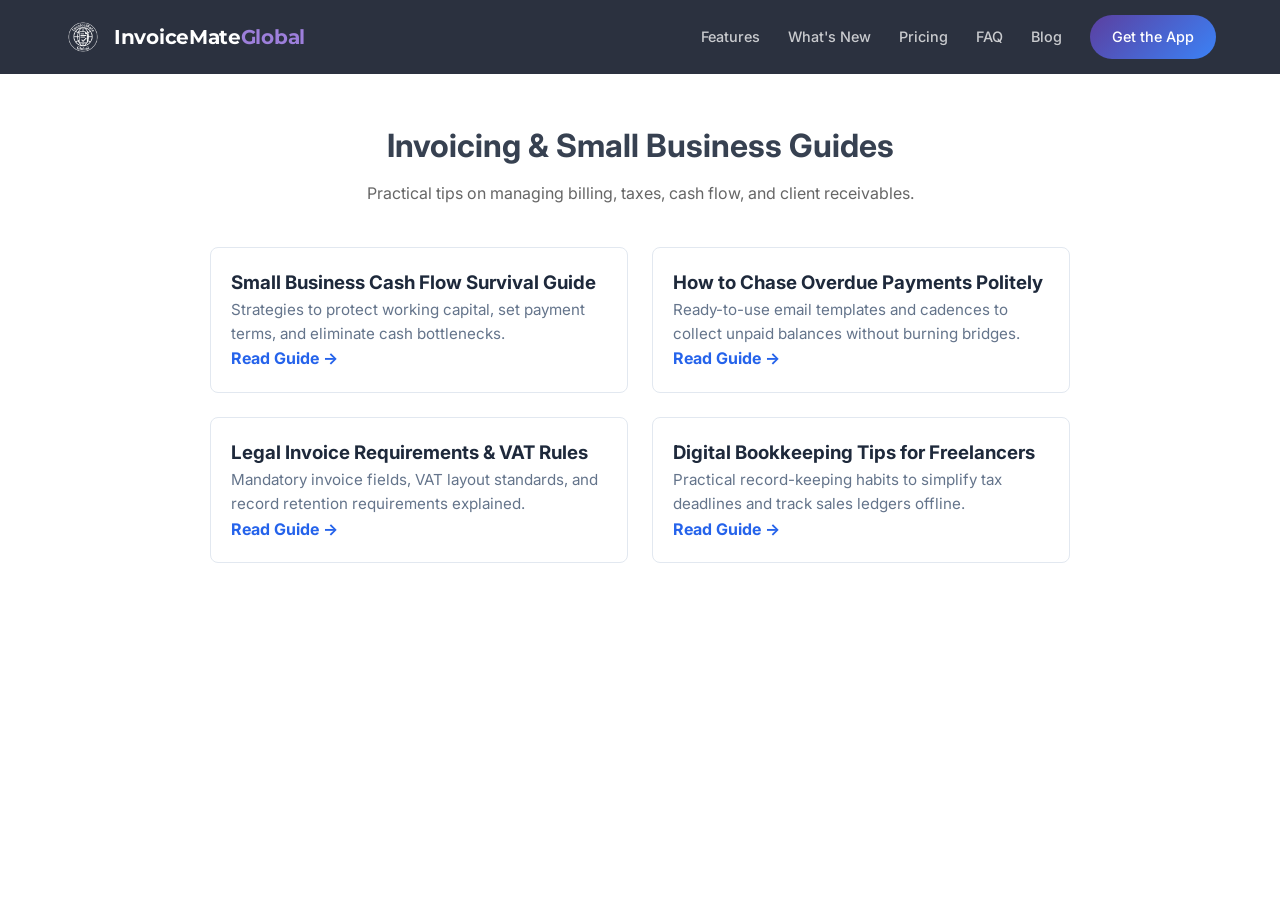
==== commit aed54bff: "feat(navigation): place What's New between Features and Pricing and update hero pill badge" ====
--- a/blog/index.html
+++ b/blog/index.html
@@ -19,9 +19,9 @@
       </a>
       <div class="nav-links">
         <a href="../index.html#features">Features</a>
+        <a href="../changelog.html">What's New</a>
         <a href="../index.html#pricing">Pricing</a>
         <a href="../index.html#faq">FAQ</a>
-        <a href="../changelog.html">What's New</a>
         <a href="index.html">Blog</a>
         <a href="https://play.google.com/store/apps/details?id=com.invoicemateglobal" class="nav-cta" target="_blank" rel="noopener noreferrer">Get the App</a>
       </div>
